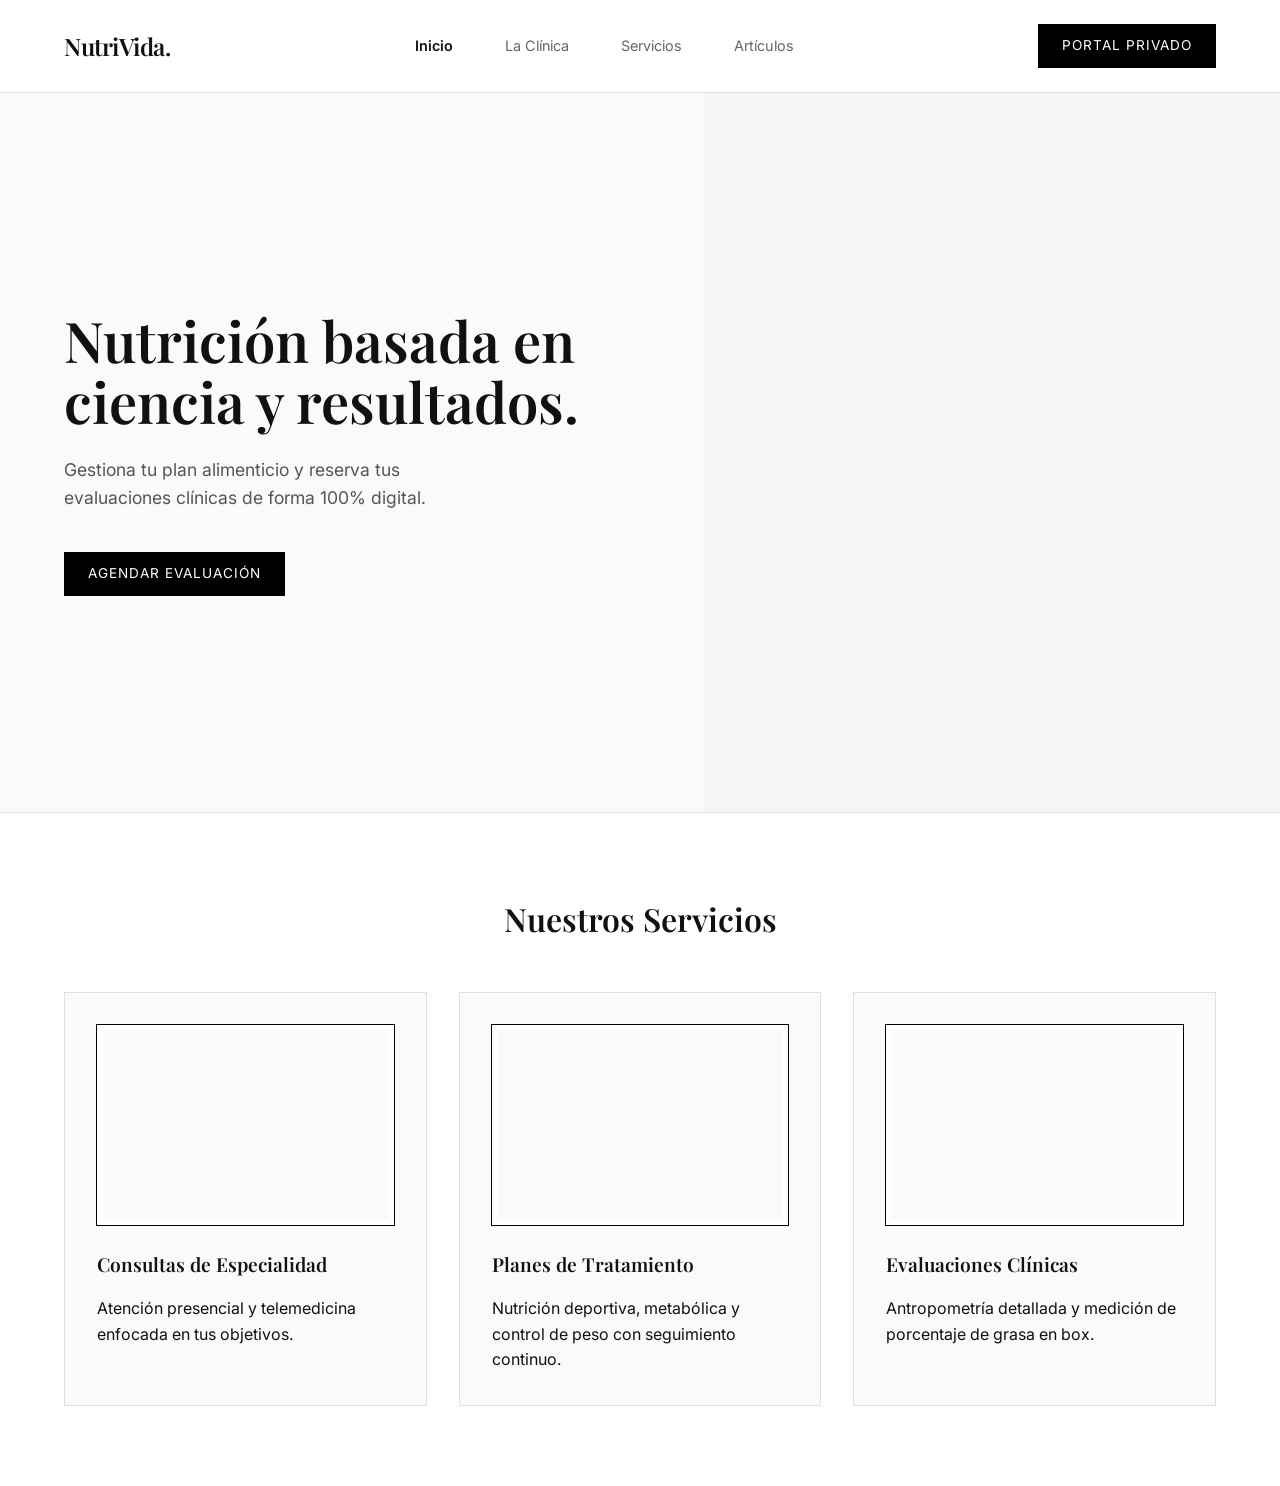
==== index.html @ a625e655 "Primer commit: Boceto de NutriVida Digital terminado" ====
<!DOCTYPE html>
<html lang="es">
<head>
    <meta charset="UTF-8">
    <meta name="viewport" content="width=device-width, initial-scale=1.0">
    <title>NutriVida Digital | Clínica Nutricional</title>

    <link rel="stylesheet" href="assets/css/estilos.css">
    <link href="https://fonts.googleapis.com/css2?family=Inter:wght@300;400;600&family=Playfair+Display:wght@600&display=swap" rel="stylesheet">
</head>
<body>
    <header class="navbar">
        <div class="logo">NutriVida.</div>
        <nav>
            <a href="./index.html" class="active">Inicio</a>
            <a href="./nosotros.html">La Clínica</a>
            <a href="./participar.html">Servicios</a>
            <a href="./noticias.html">Artículos</a>
        </nav>
        <a href="./login.html" class="btn-primary">Portal Privado</a>
    </header>

    <section class="hero">
        <div class="hero-content">
            <h1>Nutrición basada en ciencia y resultados.</h1>
            <p>Gestiona tu plan alimenticio y reserva tus evaluaciones clínicas de forma 100% digital.</p>
            
            <a href="./participar.html" class="btn-solid">Agendar Evaluación</a>
        </div>
        
        
        <div class="hero-image" style="background-image: url('https://images.unsplash.com/photo-1490645935967-10de6ba17061?q=80&w=2053&auto=format&fit=crop');"></div>
    </section>

    <section class="services">
        <h2 class="section-title">Nuestros Servicios</h2>
        <div class="grid">
            <div class="card">
                <!-- Fotografía para la tarjeta -->
                <div class="card-img" style="background-image: url('https://images.unsplash.com/photo-1605296867304-46d5465a13f1?q=80&w=2070&auto=format&fit=crop');"></div>
                <h3>Consultas de Especialidad</h3>
                <p>Atención presencial y telemedicina enfocada en tus objetivos.</p>
            </div>
            <div class="card">
                <!-- Fotografía para la tarjeta -->
                <div class="card-img" style="background-image: url('https://images.unsplash.com/photo-1490818387583-1b0ba689a074?q=80&w=2069&auto=format&fit=crop');"></div>
                <h3>Planes de Tratamiento</h3>
                <p>Nutrición deportiva, metabólica y control de peso con seguimiento continuo.</p>
            </div>
            <div class="card">
                <!-- Fotografía para la tarjeta -->
                <div class="card-img" style="background-image: url('https://images.unsplash.com/photo-1579684385127-1ef15d508118?q=80&w=2080&auto=format&fit=crop');"></div>
                <h3>Evaluaciones Clínicas</h3>
                <p>Antropometría detallada y medición de porcentaje de grasa en box.</p>
            </div>
        </div>
    </section>
</body>
</html>
---- assets/css/estilos.css ----
/* Variables y Configuración Base */
:root {
    --bg-color: #FAFAFA;
    --text-color: #111111;
    --border-color: #E0E0E0;
    --accent-color: #000000;
}

* {
    margin: 0;
    padding: 0;
    box-sizing: border-box;
}

body {
    font-family: 'Inter', sans-serif;
    background-color: var(--bg-color);
    color: var(--text-color);
    line-height: 1.6;
}

h1, h2, h3, .logo {
    font-family: 'Playfair Display', serif;
    font-weight: 600;
}

/* Navbar */
.navbar {
    display: flex;
    justify-content: space-between;
    align-items: center;
    padding: 1.5rem 4rem;
    background-color: #fff;
    border-bottom: 1px solid var(--border-color);
}

.logo {
    font-size: 1.5rem;
    letter-spacing: -0.5px;
}

.navbar nav a {
    text-decoration: none;
    color: #666;
    margin: 0 1.5rem;
    font-size: 0.9rem;
    transition: color 0.3s ease;
}

.navbar nav a.active, .navbar nav a:hover {
    color: var(--text-color);
    font-weight: 600;
}

.btn-primary, .btn-solid, .btn-action {
    background-color: var(--accent-color);
    color: #fff;
    text-decoration: none;
    padding: 0.7rem 1.5rem;
    font-size: 0.85rem;
    border: none;
    cursor: pointer;
    text-transform: uppercase;
    letter-spacing: 1px;
    transition: background 0.3s;
}

.btn-primary:hover, .btn-solid:hover, .btn-action:hover {
    background-color: #333;
}

/* Hero Section */
.hero {
    display: flex;
    height: 80vh;
    border-bottom: 1px solid var(--border-color);
}

.hero-content {
    flex: 1;
    padding: 6rem 4rem;
    display: flex;
    flex-direction: column;
    justify-content: center;
    align-items: flex-start;
}

.hero h1 {
    font-size: 3.5rem;
    line-height: 1.1;
    margin-bottom: 1.5rem;
}

.hero p {
    font-size: 1.1rem;
    color: #555;
    margin-bottom: 2.5rem;
    max-width: 400px;
}

.hero-image {
    flex: 1;
    background-color: #eaeaea; /* Fallback si no hay foto */
    background-size: cover;
    background-position: center;
    filter: grayscale(100%) contrast(1.1); /* Toque estético */
}

/* Services Grid */
.services {
    padding: 5rem 4rem;
    background-color: #fff;
}

.section-title {
    font-size: 2rem;
    margin-bottom: 3rem;
    text-align: center;
}

.grid {
    display: grid;
    grid-template-columns: repeat(auto-fit, minmax(300px, 1fr));
    gap: 2rem;
}

.card {
    padding: 2rem;
    border: 1px solid var(--border-color);
    background-color: var(--bg-color);
    transition: transform 0.3s;
}

.card:hover {
    transform: translateY(-5px);
    border-color: var(--accent-color);
}

.card h3 {
    margin-bottom: 1rem;
    font-size: 1.2rem;
}

/* Dashboard (Agenda) */
.dashboard-body {
    display: flex;
    height: 100vh;
    background-color: #f7f7f7;
}

.sidebar {
    width: 250px;
    background-color: #fff;
    border-right: 1px solid var(--border-color);
    padding: 2rem;
    display: flex;
    flex-direction: column;
}

.sidebar-nav {
    display: flex;
    flex-direction: column;
    margin-top: 3rem;
    flex: 1;
}

.sidebar-nav a {
    text-decoration: none;
    color: #666;
    padding: 1rem 0;
    font-size: 0.95rem;
    border-bottom: 1px solid #eee;
}

.sidebar-nav a.active {
    color: var(--accent-color);
    font-weight: 600;
    border-bottom: 1px solid var(--accent-color);
}

.logout {
    text-decoration: none;
    color: #999;
    font-size: 0.85rem;
}

.dashboard-content {
    flex: 1;
    padding: 3rem;
    overflow-y: auto;
}

.dashboard-header {
    margin-bottom: 2rem;
}

/* Table */
.table-container {
    background-color: #fff;
    border: 1px solid var(--border-color);
}

.data-table {
    width: 100%;
    border-collapse: collapse;
}

.data-table th, .data-table td {
    padding: 1.2rem;
    text-align: left;
    border-bottom: 1px solid #eee;
}

.data-table th {
    font-family: 'Playfair Display', serif;
    background-color: #fafafa;
    font-weight: 600;
}

.status {
    padding: 0.3rem 0.8rem;
    border-radius: 50px;
    font-size: 0.75rem;
    font-weight: 600;
    text-transform: uppercase;
}

.status.pending {
    background-color: #f0f0f0;
    color: #333;
}

.status.completed {
    background-color: var(--accent-color);
    color: #fff;
}

.btn-action.outline {
    background-color: transparent;
    color: var(--accent-color);
    border: 1px solid var(--accent-color);
}

.btn-action.outline:hover {
    background-color: var(--accent-color);
    color: #fff;
}

/* Estilos para las fotografías tipo instantánea en las tarjetas */
.card-img {
    height: 200px;
    background-size: cover;
    background-position: center;
    margin-bottom: 1.5rem;
    border: 6px solid #fff; /* Marco tipo polaroid */
    box-shadow: 0 0 0 1px #000; /* Borde negro exterior sutil */
    filter: grayscale(80%); /* Tono apagado y elegante */
    transition: filter 0.3s ease;
}

.card:hover .card-img {
    filter: grayscale(0%); /* La foto recupera su color al pasar el mouse */
}
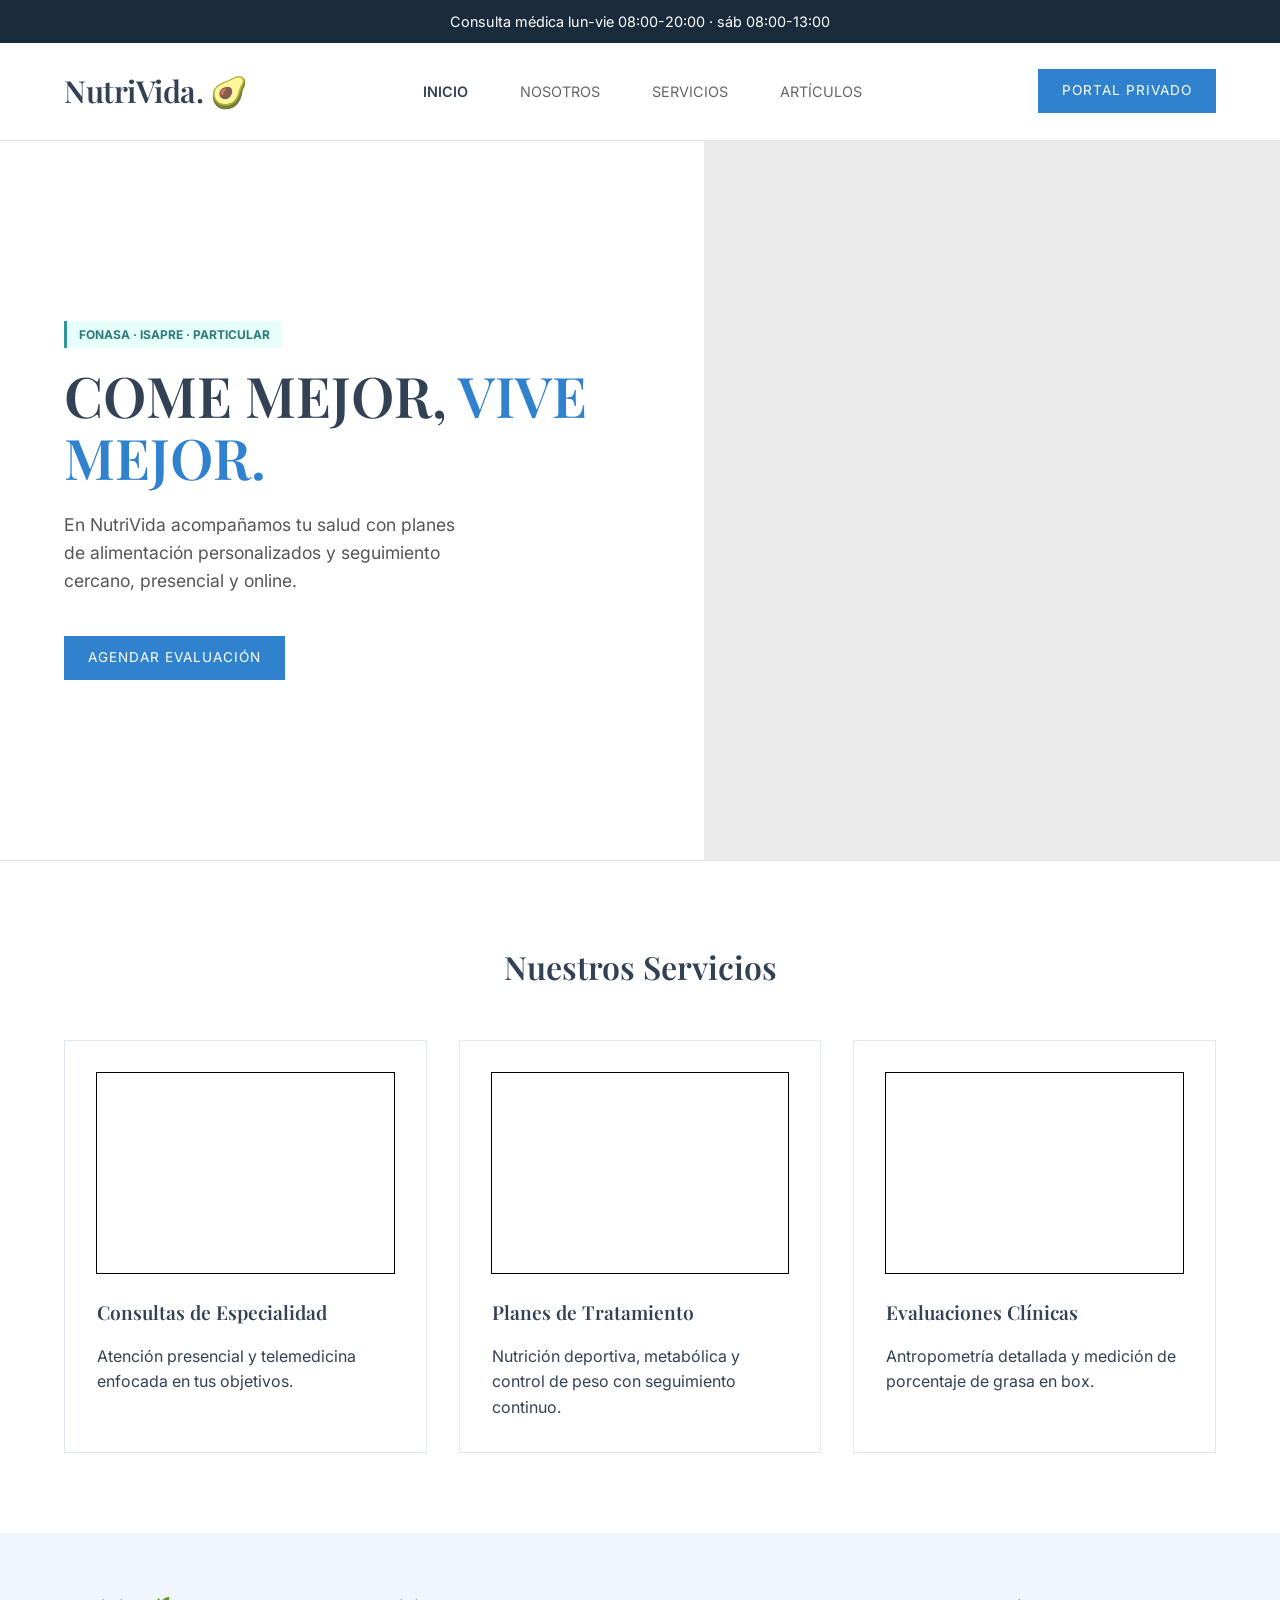
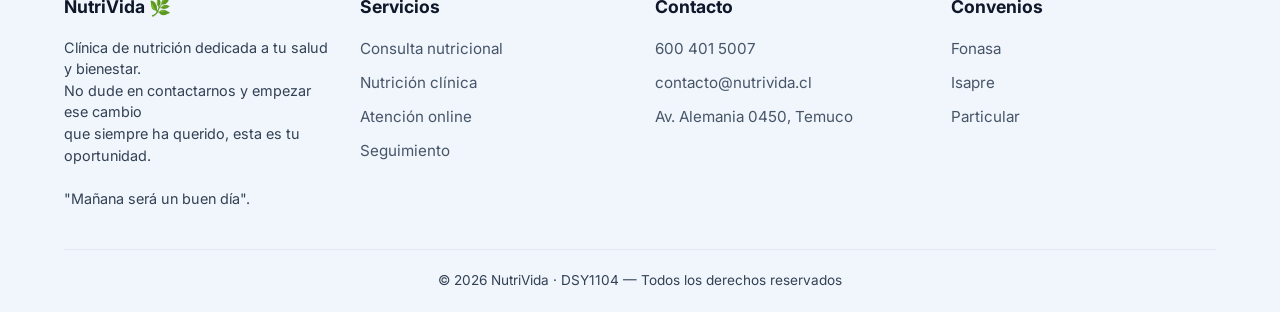
==== commit b38e3e1a: "Se agrega estructura HTML del index y estilos CSS base de la clínica" ====
--- a/index.html
+++ b/index.html
@@ -9,25 +9,28 @@
     <link href="https://fonts.googleapis.com/css2?family=Inter:wght@300;400;600&family=Playfair+Display:wght@600&display=swap" rel="stylesheet">
 </head>
 <body>
+    <div class="top-bar">
+        <p>Consulta médica lun-vie 08:00-20:00 · sáb 08:00-13:00</p>
+    </div>
     <header class="navbar">
-        <div class="logo">NutriVida.</div>
+        <div class="logo">NutriVida. 🥑</div>
         <nav>
-            <a href="./index.html" class="active">Inicio</a>
-            <a href="./nosotros.html">La Clínica</a>
-            <a href="./participar.html">Servicios</a>
-            <a href="./noticias.html">Artículos</a>
+            <a href="./index.html" class="active">INICIO</a>
+            <a href="./nosotros.html">NOSOTROS</a>
+            <a href="./participar.html">SERVICIOS</a>
+            <a href="./noticias.html">ARTÍCULOS</a>
         </nav>
         <a href="./login.html" class="btn-primary">Portal Privado</a>
     </header>
 
     <section class="hero">
         <div class="hero-content">
-            <h1>Nutrición basada en ciencia y resultados.</h1>
-            <p>Gestiona tu plan alimenticio y reserva tus evaluaciones clínicas de forma 100% digital.</p>
+            <span class="tag-convenios">FONASA · ISAPRE · PARTICULAR</span>
+            <h1>COME MEJOR, <span class="texto-azul">VIVE MEJOR.</span></h1>
+            <p>En NutriVida acompañamos tu salud con planes de alimentación personalizados y seguimiento cercano, presencial y online.</p>
             
             <a href="./participar.html" class="btn-solid">Agendar Evaluación</a>
         </div>
-        
         
         <div class="hero-image" style="background-image: url('https://images.unsplash.com/photo-1490645935967-10de6ba17061?q=80&w=2053&auto=format&fit=crop');"></div>
     </section>
@@ -37,23 +40,76 @@
         <div class="grid">
             <div class="card">
                 <!-- Fotografía para la tarjeta -->
-                <div class="card-img" style="background-image: url('https://images.unsplash.com/photo-1605296867304-46d5465a13f1?q=80&w=2070&auto=format&fit=crop');"></div>
+                <div class="card-img" style="background-image: url('https://images.unsplash.com/photo-1758691462743-f9fc9e430d39?q=80&w=1332&auto=format&fit=crop&ixlib=rb-4.1.0&ixid=M3wxMjA3fDB8MHxwaG90by1wYWdlfHx8fGVufDB8fHx8fA%3D%3D');"></div>
                 <h3>Consultas de Especialidad</h3>
                 <p>Atención presencial y telemedicina enfocada en tus objetivos.</p>
             </div>
             <div class="card">
                 <!-- Fotografía para la tarjeta -->
-                <div class="card-img" style="background-image: url('https://images.unsplash.com/photo-1490818387583-1b0ba689a074?q=80&w=2069&auto=format&fit=crop');"></div>
+                <div class="card-img" style="background-image: url('https://images.unsplash.com/photo-1556817411-31ae72fa3ea0?q=80&w=1170&auto=format&fit=crop&ixlib=rb-4.1.0&ixid=M3wxMjA3fDB8MHxwaG90by1wYWdlfHx8fGVufDB8fHx8fA%3D%3D');"></div>
                 <h3>Planes de Tratamiento</h3>
                 <p>Nutrición deportiva, metabólica y control de peso con seguimiento continuo.</p>
             </div>
             <div class="card">
                 <!-- Fotografía para la tarjeta -->
-                <div class="card-img" style="background-image: url('https://images.unsplash.com/photo-1579684385127-1ef15d508118?q=80&w=2080&auto=format&fit=crop');"></div>
+                <div class="card-img" style="background-image: url('https://images.unsplash.com/photo-1758691461990-03b49d969495?q=80&w=1332&auto=format&fit=crop&ixlib=rb-4.1.0&ixid=M3wxMjA3fDB8MHxwaG90by1wYWdlfHx8fGVufDB8fHx8fA%3D%3D');"></div>
                 <h3>Evaluaciones Clínicas</h3>
                 <p>Antropometría detallada y medición de porcentaje de grasa en box.</p>
             </div>
         </div>
     </section>
+
+    <footer class="footer">
+        <div class="footer-grid">
+            <!-- Columna 1 -->
+            <div class="footer-col">
+                <div class="logo-container">
+                    <div class="texto-logo">
+                        <h4><span class="marca">NutriVida 🌿</span></h4>
+                    </div>
+                </div>
+                <p style="margin-top: 15px; font-size: 0.9rem; line-height: 1.5;">
+        Clínica de nutrición dedicada a tu salud y bienestar.<br>
+        No dude en contactarnos y empezar ese cambio <br>que siempre ha querido, esta es tu oportunidad.<br><br>
+        "Mañana será un buen día".
+    </p>
+            </div>
+            
+            <!-- Columna 2 -->
+            <div class="footer-col">
+                <h4>Servicios</h4>
+                <ul>
+                    <li><a href="#">Consulta nutricional</a></li>
+                    <li><a href="#">Nutrición clínica</a></li>
+                    <li><a href="#">Atención online</a></li>
+                    <li><a href="#">Seguimiento</a></li>
+                </ul>
+            </div>
+            
+            <!-- Columna 3 -->
+            <div class="footer-col">
+                <h4>Contacto</h4>
+                <ul>
+                    <li>600 401 5007</li>
+                    <li>contacto@nutrivida.cl</li>
+                    <li>Av. Alemania 0450, Temuco</li>
+                </ul>
+            </div>
+            
+            <!-- Columna 4 -->
+            <div class="footer-col">
+                <h4>Convenios</h4>
+                <ul>
+                    <li>Fonasa</li>
+                    <li>Isapre</li>
+                    <li>Particular</li>
+                </ul>
+            </div>
+        </div>
+        
+        <div class="footer-bottom">
+            <p>© 2026 NutriVida · DSY1104 — Todos los derechos reservados</p>
+        </div>
+    </footer>
 </body>
 </html>
--- a/assets/css/estilos.css
+++ b/assets/css/estilos.css
@@ -1,9 +1,10 @@
 /* Variables y Configuración Base */
 :root {
-    --bg-color: #FAFAFA;
-    --text-color: #111111;
-    --border-color: #E0E0E0;
-    --accent-color: #000000;
+    --bg-color: #FFFFFF;
+    --text-color: #334155;
+    --border-color: #E2E8F0;
+    --accent-color: #3182CE; /* Azul "médico"*/
+    --light-blue: #F0F6FB;   /* Azul claro */
 }
 
 * {
@@ -24,7 +25,18 @@
     font-weight: 600;
 }
 
+/* Top Bar Oscura */
+.top-bar {
+    background-color: #1a2b3c; 
+    color: #ffffff;            
+    text-align: center;        
+    padding: 10px 0;           
+    font-size: 0.9rem;         
+    width: 100%;               
+}
+
 /* Navbar */
+
 .navbar {
     display: flex;
     justify-content: space-between;
@@ -35,7 +47,7 @@
 }
 
 .logo {
-    font-size: 1.5rem;
+    font-size: 1.9rem;
     letter-spacing: -0.5px;
 }
 
@@ -70,6 +82,22 @@
 }
 
 /* Hero Section */
+/* Diseño de Fonasa/Isapre */
+.tag-convenios {
+    display: inline-block;
+    background-color: #E6FFFA;     
+    color: #2C7A7B;                 /* letras */
+    padding: 4px 12px;             
+    font-size: 0.75rem;
+    font-weight: bold;
+    margin-bottom: 1rem;            /* Espacio para separarlo del título */
+    border-left: 3px solid #319795; /* La rayita de color a la izquierda */
+    border-radius: 0 4px 4px 0;     /* Redondea solo las esquinas derechas */
+}
+.texto-azul {
+    color: var(--accent-color);     /*  */
+}
+
 .hero {
     display: flex;
     height: 80vh;
@@ -100,10 +128,9 @@
 
 .hero-image {
     flex: 1;
-    background-color: #eaeaea; /* Fallback si no hay foto */
+    background-color: #eaeaea;
     background-size: cover;
     background-position: center;
-    filter: grayscale(100%) contrast(1.1); /* Toque estético */
 }
 
 /* Services Grid */
@@ -260,4 +287,43 @@
 
 .card:hover .card-img {
     filter: grayscale(0%); /* La foto recupera su color al pasar el mouse */
+}
+
+/* Footer */
+.footer {
+    background-color: var(--light-blue); 
+    color: #334155;            
+    padding: 60px 4rem 20px 4rem; 
+}
+
+.footer-grid {
+    display: grid;
+    grid-template-columns: repeat(4, 1fr); 
+    gap: 30px; 
+    margin-bottom: 40px; 
+}
+
+.footer-col h4 {
+    color: #0F172A;      
+    margin-bottom: 15px; 
+    font-size: 1.1rem;
+    font-weight: bold;
+}
+
+.footer-col ul {
+    list-style: none; 
+}
+
+.footer-col ul li, .footer-col ul li a {
+    color: #475569;        
+    text-decoration: none; 
+    margin-bottom: 10px;   
+    font-size: 0.95rem;
+}
+
+.footer-bottom {
+    text-align: center;
+    padding-top: 20px;
+    border-top: 1px solid var(--border-color); 
+    font-size: 0.85rem;
 }
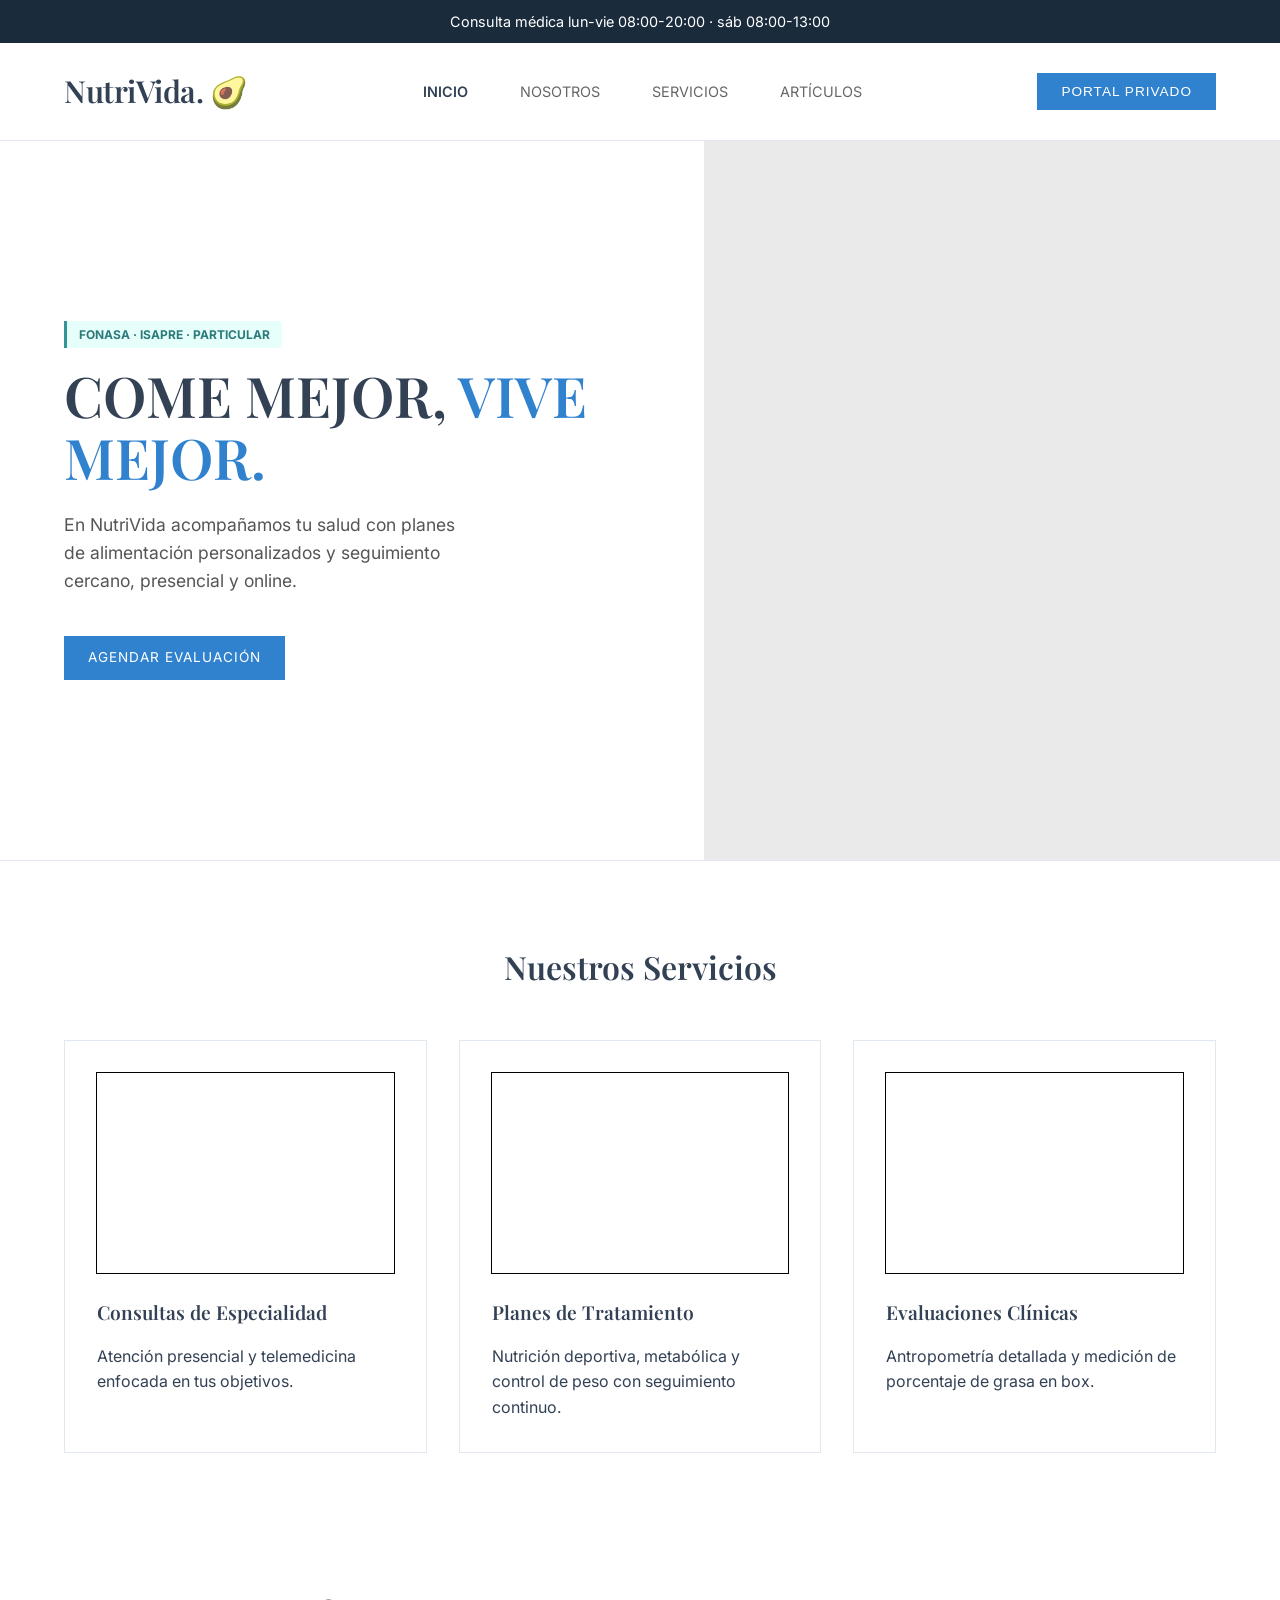
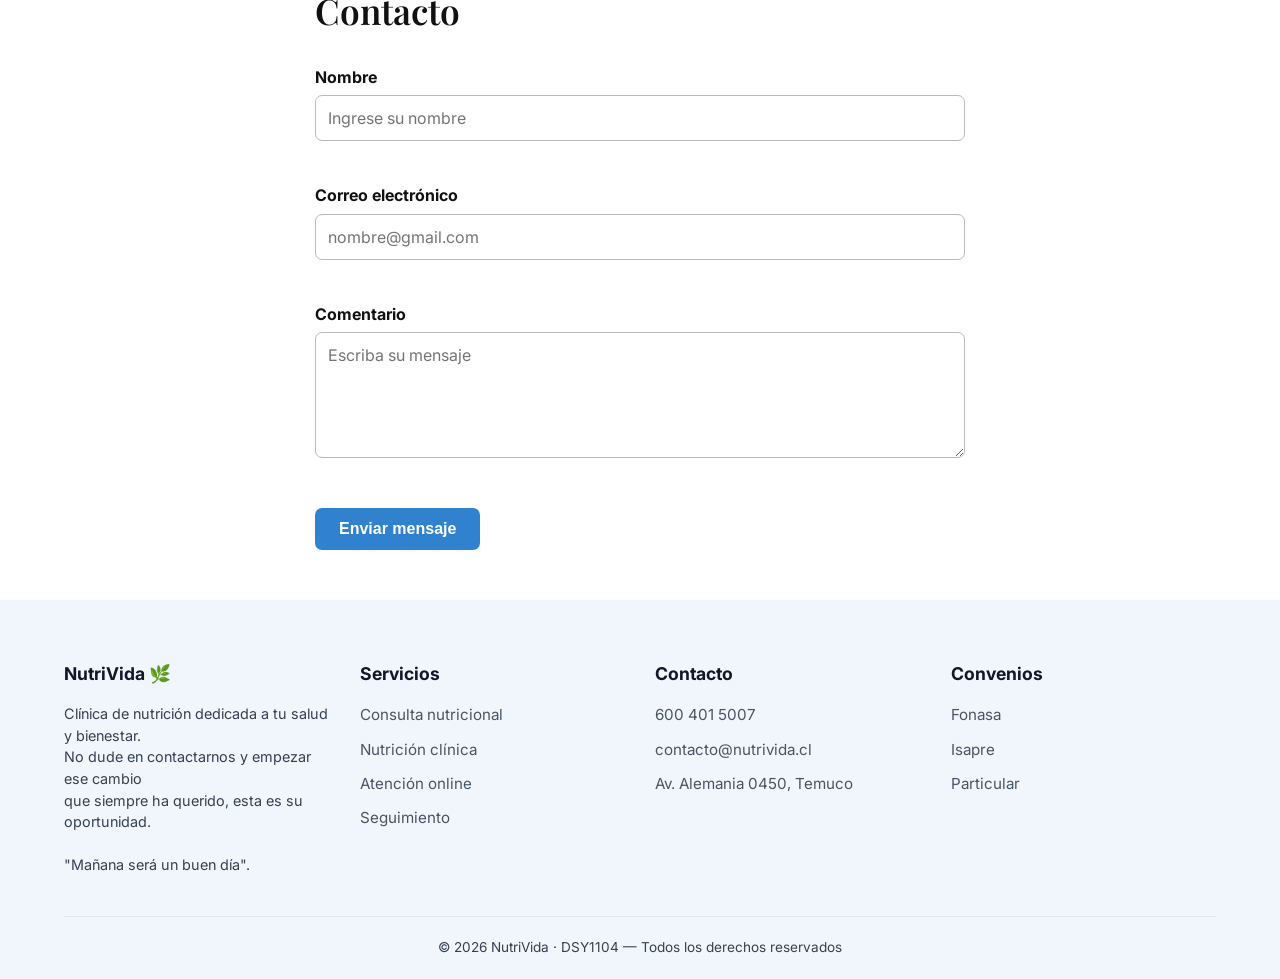
==== commit e78f0fd6: "Merge pull request #2 from Tteto/feat/bloque-michael Se agrega formulario de contacto y JS" ====
--- a/index.html
+++ b/index.html
@@ -20,7 +20,7 @@
             <a href="./participar.html">SERVICIOS</a>
             <a href="./noticias.html">ARTÍCULOS</a>
         </nav>
-        <a href="./login.html" class="btn-primary">Portal Privado</a>
+        <button class="btn-primary" onclick="mostrarLogin()">Portal Privado</button>
     </header>
 
     <section class="hero">
@@ -59,6 +59,51 @@
         </div>
     </section>
 
+    <!-- ========================================== -->
+    <!-- SECCIÓN DE CONTACTO -->
+    <!-- ========================================== -->
+    <section class="formulario-contenedor">
+        <h2 style="font-family: 'Playfair Display', serif; font-size: 2.2rem; margin-bottom: 25px; color: #111;">Contacto</h2>
+        
+        <form id="form-contacto" novalidate>
+            <div class="campo">
+                <label for="nombre-contacto">Nombre</label>
+                <input type="text" id="nombre-contacto" maxlength="100" placeholder="Ingrese su nombre">
+                <small id="error-nombre-contacto" class="error"></small>
+            </div>
+
+            <div class="campo">
+                <label for="correo-contacto">Correo electrónico</label>
+                <input type="email" id="correo-contacto" maxlength="100" placeholder="nombre@gmail.com">
+                <small id="error-correo-contacto" class="error"></small>
+            </div>
+
+            <div class="campo">
+                <label for="comentario-contacto">Comentario</label>
+                <textarea id="comentario-contacto" maxlength="500" rows="5" placeholder="Escriba su mensaje"></textarea>
+                <small id="error-comentario-contacto" class="error"></small>
+            </div>
+
+            <button type="submit" style="background-color: #3182ce; color: white; border: none; padding: 12px 24px; border-radius: 7px; font-weight: bold; cursor: pointer; font-size: 1rem;">Enviar mensaje</button>
+            <p id="mensaje-contacto" class="mensaje"></p>
+        </form>
+    </section>
+
+
+    <!-- Modal de Inicio de Sesión -->
+<div id="modal-login" style="display:none; position:fixed; top:0; left:0; width:100%; height:100%; background:rgba(0,0,0,0.6); z-index: 1000; justify-content:center; align-items:center;">
+    <div style="background:#fff; padding:2.5rem; border-radius:8px; width:350px; text-align: center;">
+        <h2 style="font-family: 'Playfair Display', serif; margin-bottom: 1.5rem;">INICIO DE SESIÓN</h2>
+        
+        <input type="email" id="correo-login" placeholder="nombre@correo.cl" style="width:100%; margin-bottom:15px; padding:10px; border:1px solid #ccc;">
+        
+        <input type="password" id="pass-login" placeholder="Contraseña" style="width:100%; margin-bottom:20px; padding:10px; border:1px solid #ccc;">
+        
+        <button onclick="validarUsuario()" style="width:100%; padding:10px; background:#2C7A7B; color:white; border:none; cursor:pointer; margin-bottom:10px; font-weight: bold;">INGRESAR</button>
+        <button onclick="cerrarLogin()" style="width:100%; padding:10px; background:transparent; border:1px solid #ccc; cursor:pointer;">CANCELAR</button>
+    </div>
+</div>
+
     <footer class="footer">
         <div class="footer-grid">
             <!-- Columna 1 -->
@@ -70,7 +115,7 @@
                 </div>
                 <p style="margin-top: 15px; font-size: 0.9rem; line-height: 1.5;">
         Clínica de nutrición dedicada a tu salud y bienestar.<br>
-        No dude en contactarnos y empezar ese cambio <br>que siempre ha querido, esta es tu oportunidad.<br><br>
+        No dude en contactarnos y empezar ese cambio <br>que siempre ha querido, esta es su oportunidad.<br><br>
         "Mañana será un buen día".
     </p>
             </div>
@@ -111,5 +156,9 @@
             <p>© 2026 NutriVida · DSY1104 — Todos los derechos reservados</p>
         </div>
     </footer>
+
+    <!-- Aquí conectamos el JavaScript -->
+    <script src="assets/js/app.js"></script>
+
 </body>
 </html>
--- a/assets/css/estilos.css
+++ b/assets/css/estilos.css
@@ -326,4 +326,55 @@
     padding-top: 20px;
     border-top: 1px solid var(--border-color); 
     font-size: 0.85rem;
+}
+
+
+
+/* =====================
+   FORMULARIO CONTACTO 
+   =====================*/
+.formulario-contenedor {
+  max-width: 650px;
+  margin: 50px auto;
+}
+
+.campo {
+  margin-bottom: 18px;
+}
+
+.campo label {
+  display: block;
+  font-weight: bold;
+  margin-bottom: 5px;
+  color: #111;
+}
+
+.campo input,
+.campo textarea {
+  width: 100%;
+  padding: 12px;
+  border: 1px solid #bbbbbb;
+  border-radius: 7px;
+  font-size: 1rem;
+  font-family: 'Inter', sans-serif;
+}
+
+.campo input:focus,
+.campo textarea:focus {
+  outline: 2px solid #3182ce; /* Azul de NutriVida */
+  border-color: transparent;
+}
+
+.error {
+  min-height: 20px;
+  display: block;
+  margin-top: 4px;
+  color: #a31515; /* Error */
+  font-size: 0.9rem;
+}
+
+.mensaje {
+  margin-top: 15px;
+  font-weight: bold;
+  color: #111;
 }
